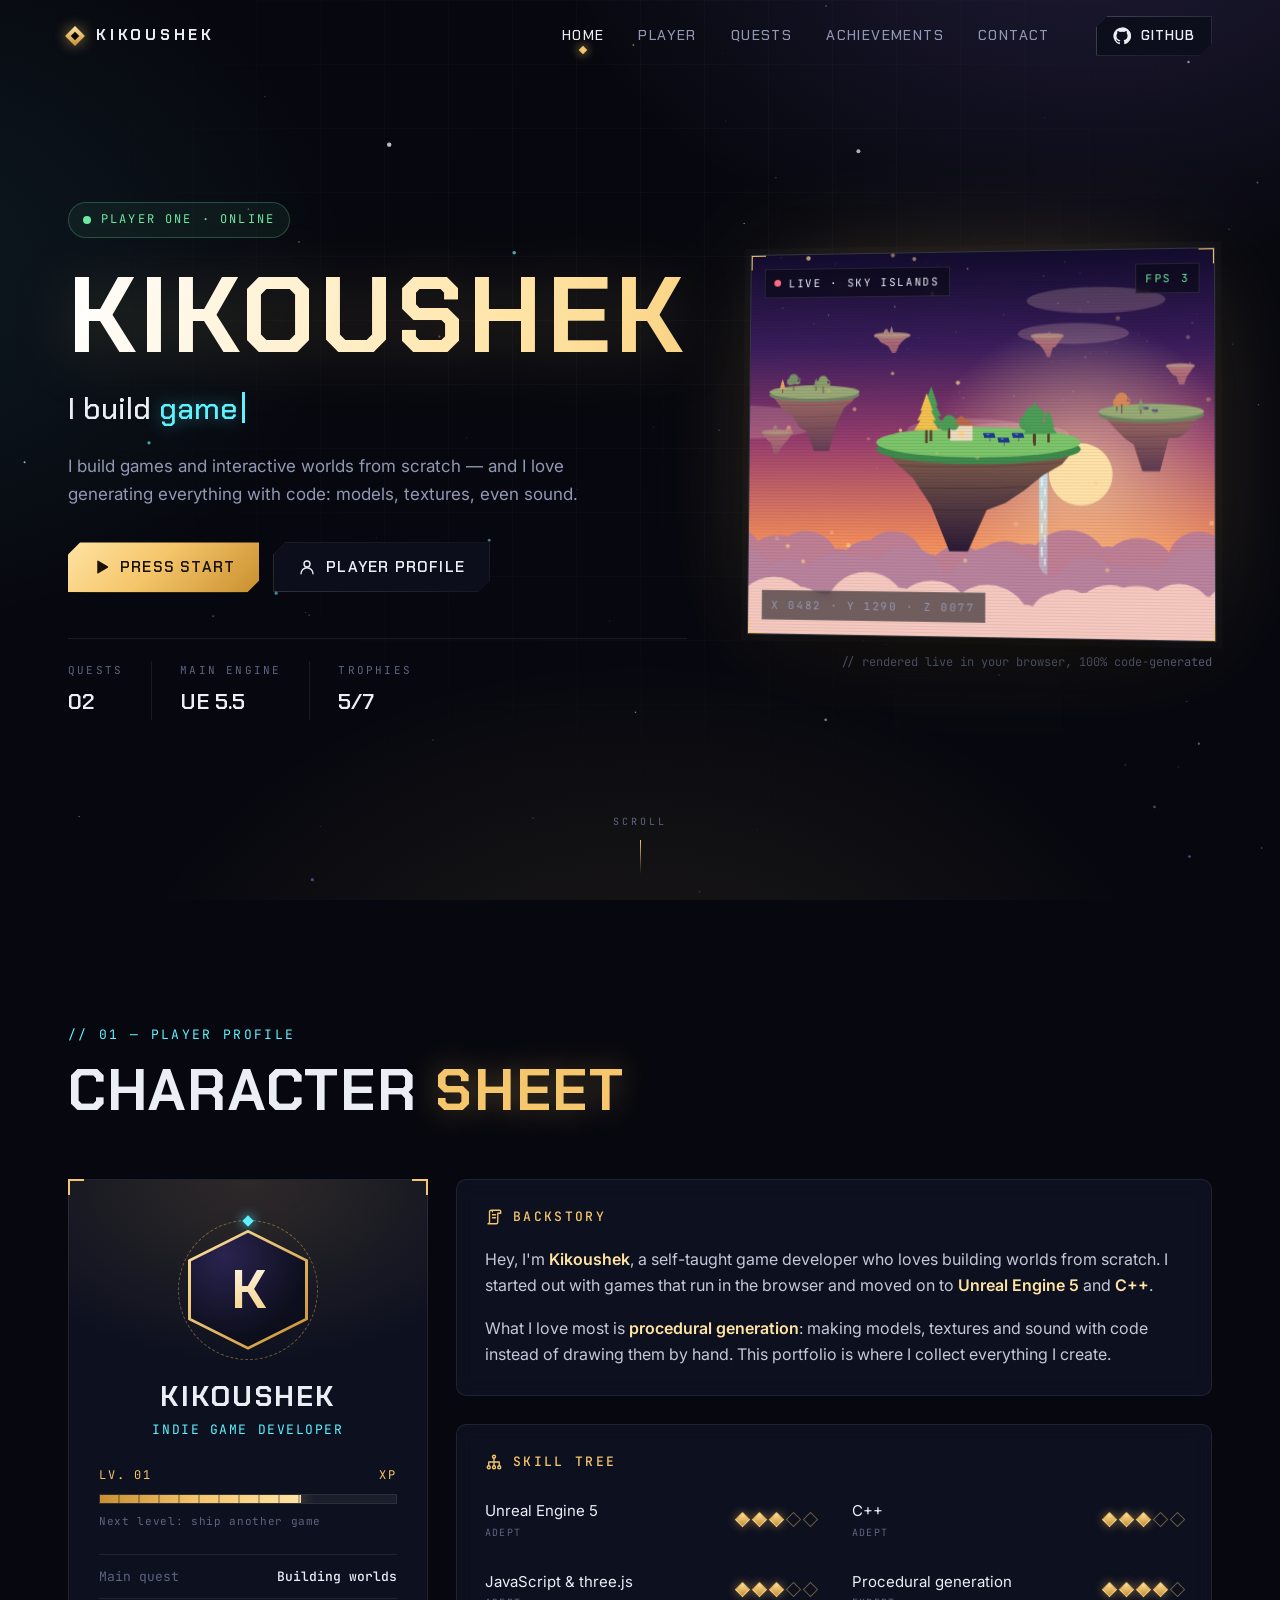
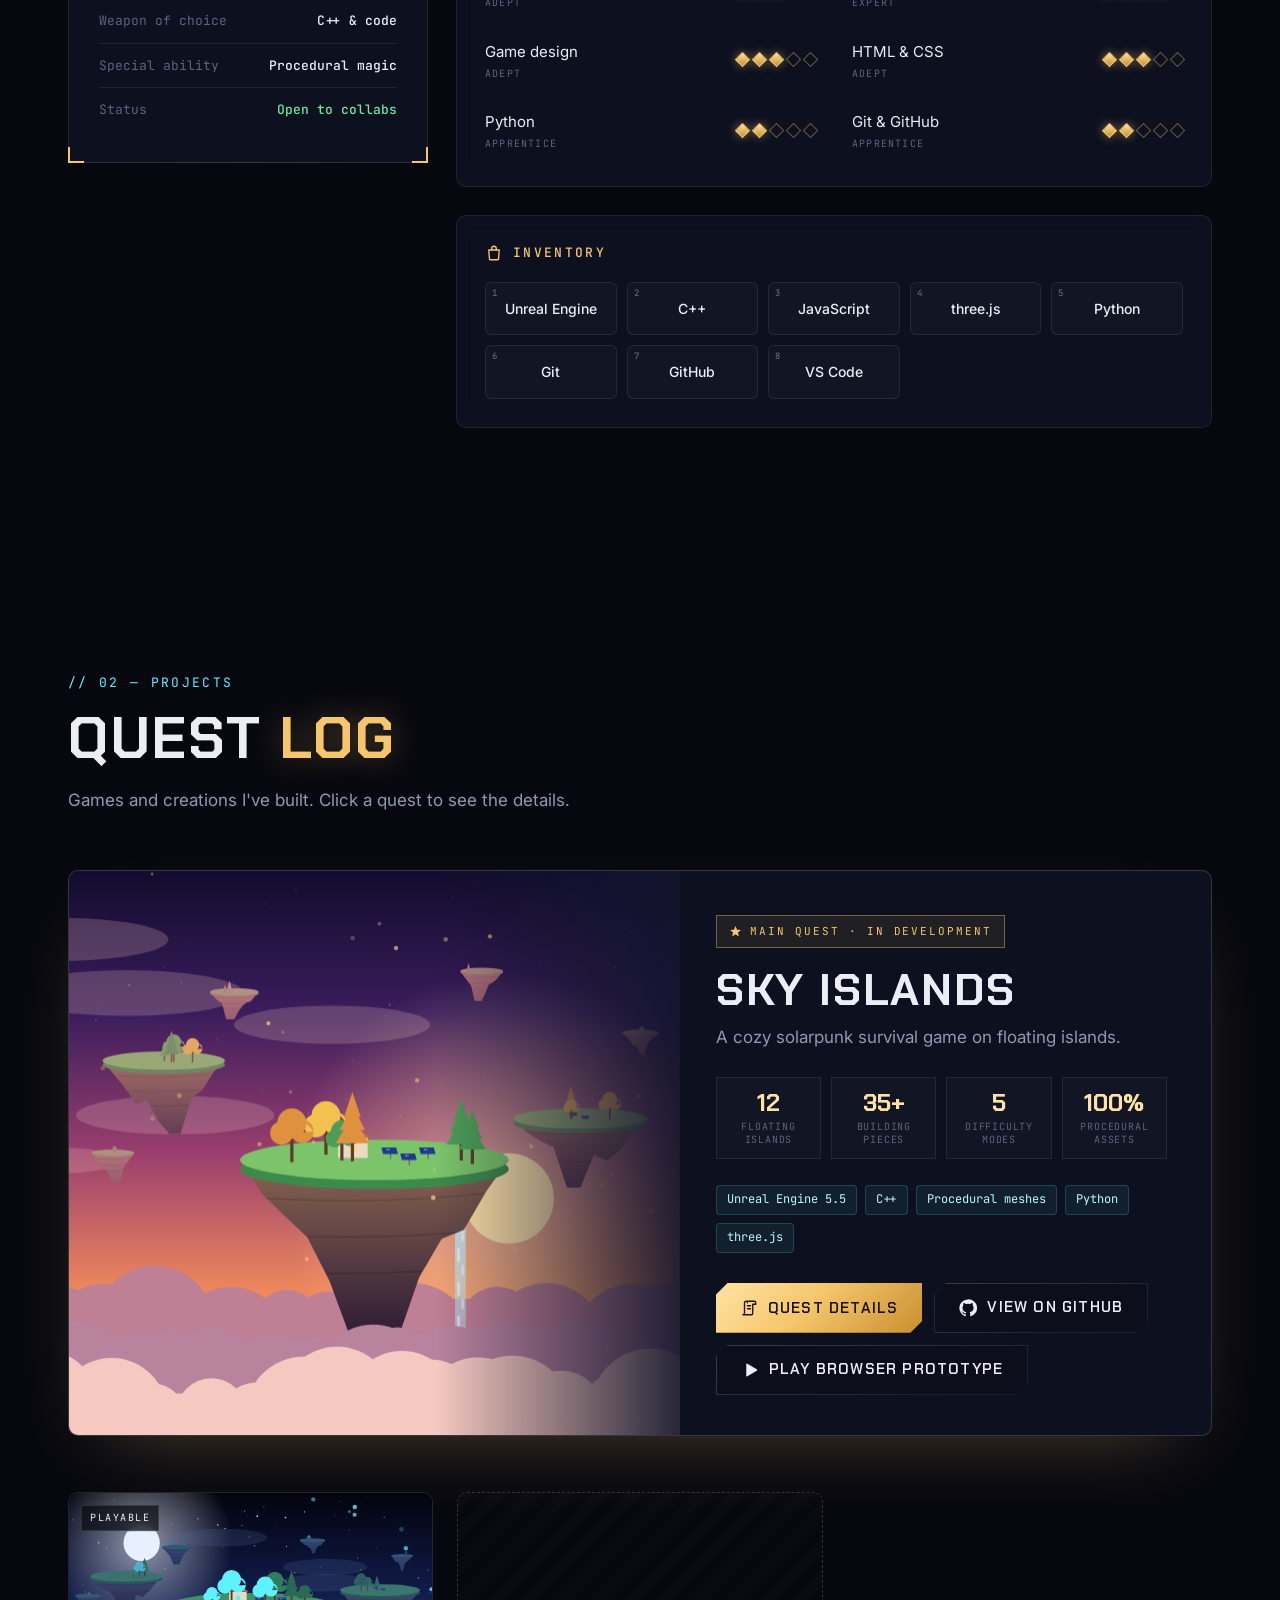
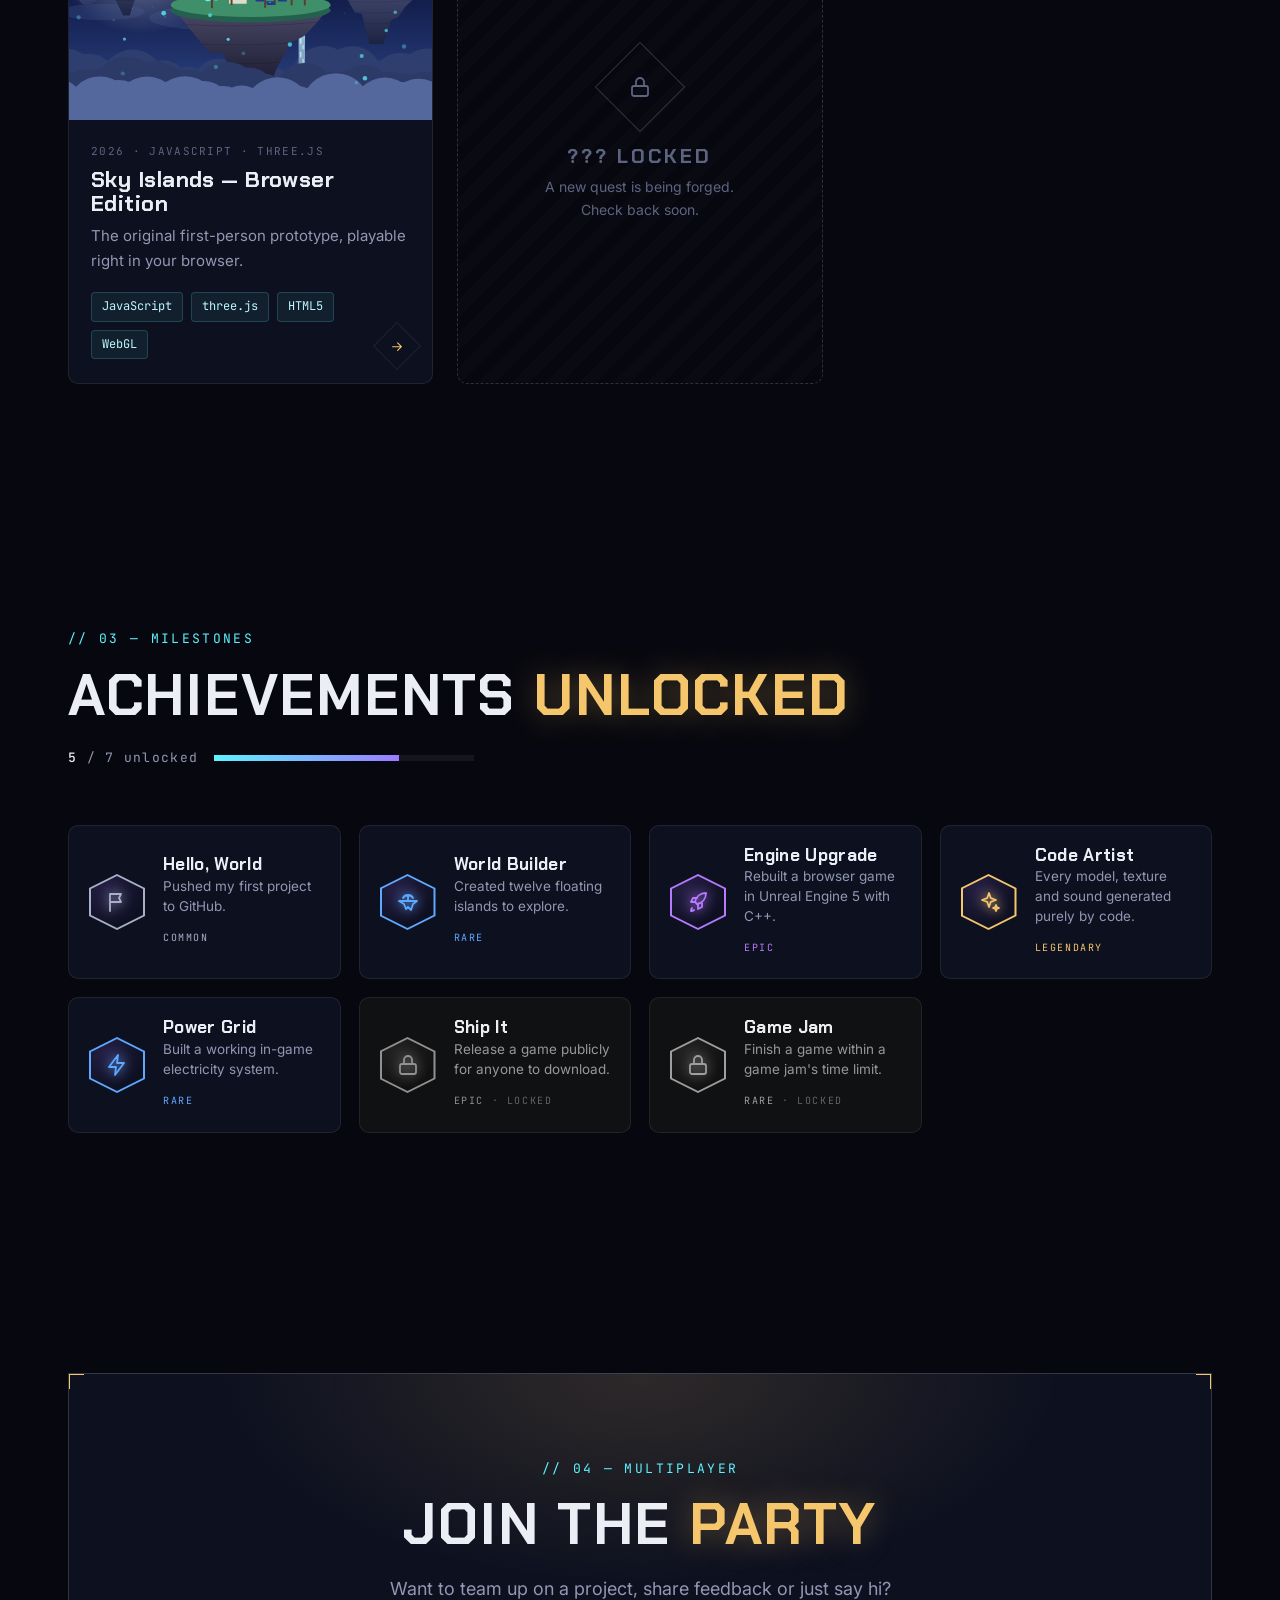
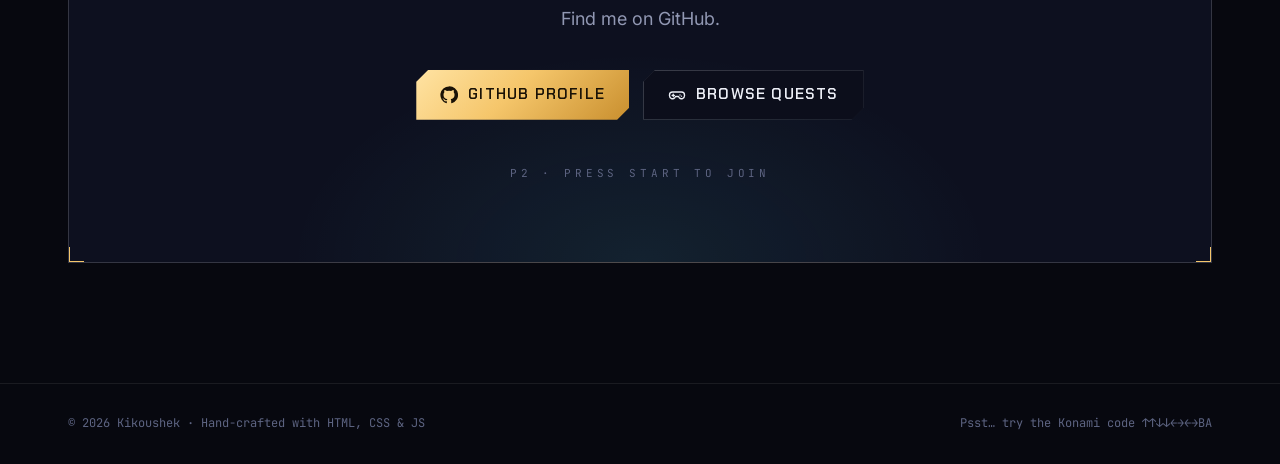
==== index.html @ 30c54588 "#1 - Herní portfolio Co-Authored-By: Claude Opus 5.5 <noreply@anthropic.com>" ====
<!doctype html>
<html lang="en">
<head>
  <meta charset="utf-8" />
  <meta name="viewport" content="width=device-width, initial-scale=1" />
  <title>Kikoushek — Game Developer</title>
  <meta name="description" content="Portfolio of Kikoushek, an indie game developer building worlds from pure code." />
  <meta name="theme-color" content="#07080f" />
  <script>document.documentElement.classList.add("js");</script>
  <meta property="og:title" content="Kikoushek — Game Developer" />
  <meta property="og:description" content="Games and interactive worlds built from scratch." />
  <link rel="icon" href="data:image/svg+xml,%3Csvg xmlns='http://www.w3.org/2000/svg' viewBox='0 0 32 32'%3E%3Cpath d='M16 2 30 16 16 30 2 16Z' fill='%23f5c66b'/%3E%3Cpath d='M16 8 24 16 16 24 8 16Z' fill='%2307080f'/%3E%3C/svg%3E" />
  <link rel="preconnect" href="https://fonts.googleapis.com" />
  <link rel="preconnect" href="https://fonts.gstatic.com" crossorigin />
  <link href="https://fonts.googleapis.com/css2?family=Chakra+Petch:wght@500;600;700&family=Inter:wght@400;500;600&family=JetBrains+Mono:wght@400;500&display=swap" rel="stylesheet" />
  <link rel="stylesheet" href="css/style.css" />
</head>
<body>
  <!-- Loading screen -->
  <div class="loader" id="loader" aria-hidden="true">
    <div class="loader-logo"><span class="gem"></span>KIKOUSHEK</div>
    <div class="loader-bar"><span></span></div>
    <div class="loader-text mono">Loading world<span class="dots"></span></div>
  </div>

  <canvas id="bg" aria-hidden="true"></canvas>
  <div class="grid-overlay" aria-hidden="true"></div>
  <div class="cursor-glow" aria-hidden="true"></div>

  <!-- Navigation -->
  <header class="nav" id="nav">
    <div class="container nav-inner">
      <a href="#home" class="brand" aria-label="Home"><span class="gem"></span><span>KIKOUSHEK</span></a>
      <nav class="nav-links" id="navLinks">
        <a href="#home" data-section="home">Home</a>
        <a href="#player" data-section="player">Player</a>
        <a href="#quests" data-section="quests">Quests</a>
        <a href="#achievements" data-section="achievements">Achievements</a>
        <a href="#contact" data-section="contact">Contact</a>
      </nav>
      <a class="btn btn-ghost btn-sm nav-cta" id="navGithub" href="#" target="_blank" rel="noopener">
        <span data-icon="github"></span> GitHub
      </a>
      <button class="nav-toggle" id="navToggle" aria-label="Open menu" aria-expanded="false"><span></span><span></span></button>
    </div>
  </header>

  <main>
    <!-- HERO -->
    <section class="hero" id="home">
      <div class="container hero-inner">
        <div class="hero-copy">
          <div class="status-pill mono"><span class="pulse"></span>PLAYER ONE · ONLINE</div>
          <h1 class="hero-title" id="heroName">Kikoushek</h1>
          <p class="hero-sub">I build <span class="type" id="typewriter"></span><span class="caret"></span></p>
          <p class="hero-intro" id="heroIntro"></p>
          <div class="hero-actions">
            <a href="#quests" class="btn btn-primary"><span data-icon="play"></span> Press Start</a>
            <a href="#player" class="btn btn-ghost"><span data-icon="user"></span> Player Profile</a>
          </div>
          <dl class="hero-hud mono" id="heroHud"></dl>
        </div>

        <div class="hero-visual">
          <div class="viewport hud" id="heroViewport">
            <canvas id="heroScene" aria-label="Animated illustration of floating islands above a sea of clouds" role="img"></canvas>
            <div class="vp-label vp-tl mono"><span class="rec"></span>LIVE · SKY ISLANDS</div>
            <div class="vp-label vp-tr mono" id="fps">FPS --</div>
            <div class="vp-label vp-bl mono">X 0482 · Y 1290 · Z 0077</div>
            <div class="vp-scan"></div>
          </div>
          <div class="vp-caption mono">// rendered live in your browser, 100% code-generated</div>
        </div>
      </div>
      <a href="#player" class="scroll-hint mono" aria-label="Scroll down">SCROLL<span></span></a>
    </section>

    <!-- PLAYER -->
    <section class="section" id="player">
      <div class="container">
        <header class="section-head reveal">
          <span class="eyebrow mono">// 01 — Player profile</span>
          <h2>Character <em>Sheet</em></h2>
        </header>

        <div class="player-grid">
          <article class="player-card hud reveal">
            <div class="avatar">
              <div class="avatar-hex"><span id="avatarLetter">K</span></div>
              <div class="avatar-ring"></div>
            </div>
            <h3 class="player-name" id="playerName">Kikoushek</h3>
            <div class="player-class mono" id="playerClass">Indie Game Developer</div>
            <div class="xp">
              <div class="xp-top mono"><span id="playerLevel">LV. 01</span><span>XP</span></div>
              <div class="xp-bar"><span id="xpFill"></span></div>
              <div class="xp-note mono">Next level: ship another game</div>
            </div>
            <ul class="attr-list mono">
              <li><span>Main quest</span><b>Building worlds</b></li>
              <li><span>Weapon of choice</span><b>C++ &amp; code</b></li>
              <li><span>Special ability</span><b>Procedural magic</b></li>
              <li><span>Status</span><b class="ok">Open to collabs</b></li>
            </ul>
          </article>

          <div class="player-side">
            <article class="panel reveal">
              <h3 class="panel-title mono"><span data-icon="scroll"></span> Backstory</h3>
              <p>Hey, I'm <strong>Kikoushek</strong>, a self-taught game developer who loves building worlds from scratch. I started out with games that run in the browser and moved on to <strong>Unreal Engine 5</strong> and <strong>C++</strong>.</p>
              <p>What I love most is <strong>procedural generation</strong>: making models, textures and sound with code instead of drawing them by hand. This portfolio is where I collect everything I create.</p>
            </article>

            <article class="panel reveal">
              <h3 class="panel-title mono"><span data-icon="tree"></span> Skill tree</h3>
              <ul class="skills" id="skills"></ul>
            </article>

            <article class="panel reveal">
              <h3 class="panel-title mono"><span data-icon="bag"></span> Inventory</h3>
              <ul class="inventory" id="inventory"></ul>
            </article>
          </div>
        </div>
      </div>
    </section>

    <!-- QUESTS -->
    <section class="section" id="quests">
      <div class="container">
        <header class="section-head reveal">
          <span class="eyebrow mono">// 02 — Projects</span>
          <h2>Quest <em>Log</em></h2>
          <p class="section-sub">Games and creations I've built. Click a quest to see the details.</p>
        </header>

        <div id="featured"></div>

        <div class="filters reveal" id="filters" role="tablist" aria-label="Filter projects"></div>
        <div class="quest-grid" id="questGrid"></div>
      </div>
    </section>

    <!-- ACHIEVEMENTS -->
    <section class="section" id="achievements">
      <div class="container">
        <header class="section-head reveal">
          <span class="eyebrow mono">// 03 — Milestones</span>
          <h2>Achievements <em>Unlocked</em></h2>
          <div class="ach-progress mono" id="achProgress"></div>
        </header>
        <div class="ach-grid" id="achGrid"></div>
      </div>
    </section>

    <!-- CONTACT -->
    <section class="section" id="contact">
      <div class="container">
        <div class="contact hud reveal">
          <span class="eyebrow mono">// 04 — Multiplayer</span>
          <h2>Join the <em>Party</em></h2>
          <p>Want to team up on a project, share feedback or just say hi? Find me on GitHub.</p>
          <div class="contact-actions" id="contactActions"></div>
          <div class="contact-deco mono" aria-hidden="true">P2 · PRESS START TO JOIN</div>
        </div>
      </div>
    </section>
  </main>

  <footer class="footer">
    <div class="container footer-inner mono">
      <span>© <span id="year"></span> Kikoushek · Hand-crafted with HTML, CSS &amp; JS</span>
      <span class="hint">Psst… try the Konami code ↑↑↓↓←→←→BA</span>
    </div>
  </footer>

  <!-- Project details -->
  <dialog class="modal" id="modal" aria-labelledby="modalTitle">
    <div class="modal-inner" id="modalBody"></div>
  </dialog>

  <div class="toast mono" id="toast" role="status" aria-live="polite"></div>

  <script src="js/data.js"></script>
  <script src="js/scene.js"></script>
  <script src="js/main.js"></script>
</body>
</html>
---- css/style.css ----
/* ==========================================================================
   Kikoushek — Portfolio
   ========================================================================== */

:root {
  --bg: #07080f;
  --bg-2: #0c0e1b;
  --panel: rgba(17, 20, 38, 0.72);
  --panel-solid: #11142a;
  --line: rgba(255, 255, 255, 0.08);
  --line-strong: rgba(255, 255, 255, 0.16);
  --text: #eceef6;
  --muted: #9198b3;
  --dim: #5d6482;
  --gold: #f5c66b;
  --gold-2: #ffe3a3;
  --gold-3: #c98f2e;
  --cyan: #5ef2ff;
  --violet: #9b7bff;
  --green: #6ee7a0;
  --red: #ff6b81;

  --common: #a8b0c8;
  --rare: #5ea8ff;
  --epic: #b77bff;
  --legendary: #f5c66b;

  --font-display: "Chakra Petch", system-ui, sans-serif;
  --font-body: "Inter", system-ui, sans-serif;
  --font-mono: "JetBrains Mono", ui-monospace, monospace;

  --radius: 10px;
  --chamfer: polygon(12px 0, 100% 0, 100% calc(100% - 12px), calc(100% - 12px) 100%, 0 100%, 0 12px);
  --nav-h: 72px;
}

*,
*::before,
*::after { box-sizing: border-box; }

html { scroll-behavior: smooth; -webkit-text-size-adjust: 100%; }

body {
  margin: 0;
  background: var(--bg);
  color: var(--text);
  font-family: var(--font-body);
  font-size: 16px;
  line-height: 1.65;
  overflow-x: hidden;
  -webkit-font-smoothing: antialiased;
}
body::before {
  content: "";
  position: fixed;
  inset: 0;
  z-index: -3;
  background:
    radial-gradient(900px 600px at 85% -10%, rgba(155, 123, 255, 0.16), transparent 60%),
    radial-gradient(800px 600px at -10% 30%, rgba(94, 242, 255, 0.08), transparent 60%),
    radial-gradient(900px 700px at 50% 120%, rgba(245, 198, 107, 0.1), transparent 60%),
    var(--bg);
}

img, canvas { display: block; max-width: 100%; }
[hidden] { display: none !important; }
a { color: inherit; text-decoration: none; }
h1, h2, h3, h4 { font-family: var(--font-display); line-height: 1.1; margin: 0; letter-spacing: 0.01em; }
p { margin: 0 0 1em; }
p:last-child { margin-bottom: 0; }
strong { color: var(--gold-2); font-weight: 600; }
.mono { font-family: var(--font-mono); }
::selection { background: var(--gold); color: var(--bg); }

:focus-visible { outline: 2px solid var(--cyan); outline-offset: 3px; }

.container { width: 100%; max-width: 1200px; margin: 0 auto; padding: 0 28px; }

/* ---------- background layers ---------- */
#bg { position: fixed; inset: 0; width: 100%; height: 100%; z-index: -2; pointer-events: none; }
.grid-overlay {
  position: fixed;
  inset: 0;
  z-index: -1;
  pointer-events: none;
  background-image:
    linear-gradient(rgba(255, 255, 255, 0.025) 1px, transparent 1px),
    linear-gradient(90deg, rgba(255, 255, 255, 0.025) 1px, transparent 1px);
  background-size: 64px 64px;
  mask-image: radial-gradient(ellipse at 50% 30%, #000 20%, transparent 75%);
  -webkit-mask-image: radial-gradient(ellipse at 50% 30%, #000 20%, transparent 75%);
}
.cursor-glow {
  position: fixed;
  left: 0;
  top: 0;
  width: 520px;
  height: 520px;
  margin: -260px 0 0 -260px;
  border-radius: 50%;
  background: radial-gradient(circle, rgba(245, 198, 107, 0.07), transparent 65%);
  pointer-events: none;
  z-index: -1;
  opacity: 0;
  transition: opacity 0.4s;
  will-change: transform;
}
@media (pointer: fine) { body.has-cursor .cursor-glow { opacity: 1; } }

/* ---------- gem logo ---------- */
.gem {
  display: inline-block;
  width: 14px;
  height: 14px;
  transform: rotate(45deg);
  background: linear-gradient(135deg, var(--gold-2), var(--gold-3));
  box-shadow: 0 0 14px rgba(245, 198, 107, 0.6);
  position: relative;
}
.gem::after { content: ""; position: absolute; inset: 4px; background: var(--bg); }

/* ---------- loader ---------- */
.loader {
  position: fixed;
  inset: 0;
  z-index: 100;
  background: var(--bg);
  display: grid;
  place-content: center;
  justify-items: center;
  gap: 18px;
  transition: opacity 0.6s ease, visibility 0.6s;
}
.loader.done { opacity: 0; visibility: hidden; }
.loader-logo {
  font-family: var(--font-display);
  font-weight: 700;
  font-size: 28px;
  letter-spacing: 0.3em;
  display: flex;
  align-items: center;
  gap: 16px;
}
.loader-bar { width: 220px; height: 3px; background: var(--line); overflow: hidden; }
.loader-bar span {
  display: block;
  height: 100%;
  width: 0;
  background: linear-gradient(90deg, var(--gold), var(--cyan));
  animation: load 1s cubic-bezier(0.6, 0.1, 0.2, 1) forwards;
}
.loader-text { font-size: 12px; color: var(--muted); letter-spacing: 0.2em; text-transform: uppercase; }
.dots::after { content: ""; animation: dots 1s steps(4) infinite; }
@keyframes load { to { width: 100%; } }
@keyframes dots { 0% { content: ""; } 25% { content: "."; } 50% { content: ".."; } 75% { content: "..."; } }

/* ---------- buttons ---------- */
.btn {
  --h: 50px;
  display: inline-flex;
  align-items: center;
  justify-content: center;
  gap: 10px;
  height: var(--h);
  padding: 0 24px;
  font-family: var(--font-display);
  font-weight: 600;
  font-size: 15px;
  letter-spacing: 0.08em;
  text-transform: uppercase;
  border: 0;
  cursor: pointer;
  clip-path: var(--chamfer);
  transition: transform 0.2s ease, filter 0.2s ease, background 0.2s ease, color 0.2s ease;
  white-space: nowrap;
}
.btn svg { width: 18px; height: 18px; flex: none; }
.btn-sm { --h: 40px; padding: 0 16px; font-size: 13px; }
.btn-primary {
  color: #1a1206;
  background: linear-gradient(135deg, var(--gold-2), var(--gold) 45%, var(--gold-3));
  box-shadow: 0 10px 30px -10px rgba(245, 198, 107, 0.6);
}
.btn-primary:hover { transform: translateY(-2px); filter: brightness(1.08) drop-shadow(0 0 12px rgba(245, 198, 107, 0.45)); }
.btn-ghost {
  color: var(--text);
  background:
    linear-gradient(var(--bg-2), var(--bg-2)) padding-box,
    linear-gradient(135deg, var(--line-strong), rgba(255, 255, 255, 0.04)) border-box;
  border: 1px solid transparent;
  background-color: rgba(255, 255, 255, 0.03);
}
.btn-ghost:hover { color: var(--gold-2); transform: translateY(-2px); background: rgba(245, 198, 107, 0.1); }

/* ---------- HUD corner brackets ---------- */
.hud {
  --c: var(--gold);
  --s: 16px;
  --w: 2px;
  position: relative;
}
.hud::before {
  content: "";
  position: absolute;
  inset: -1px;
  pointer-events: none;
  z-index: 3;
  background:
    linear-gradient(var(--c), var(--c)) top left / var(--s) var(--w),
    linear-gradient(var(--c), var(--c)) top left / var(--w) var(--s),
    linear-gradient(var(--c), var(--c)) top right / var(--s) var(--w),
    linear-gradient(var(--c), var(--c)) top right / var(--w) var(--s),
    linear-gradient(var(--c), var(--c)) bottom left / var(--s) var(--w),
    linear-gradient(var(--c), var(--c)) bottom left / var(--w) var(--s),
    linear-gradient(var(--c), var(--c)) bottom right / var(--s) var(--w),
    linear-gradient(var(--c), var(--c)) bottom right / var(--w) var(--s);
  background-repeat: no-repeat;
}

/* ---------- nav ---------- */
.nav {
  position: fixed;
  top: 0;
  left: 0;
  right: 0;
  z-index: 50;
  height: var(--nav-h);
  transition: background 0.3s, border-color 0.3s, backdrop-filter 0.3s;
  border-bottom: 1px solid transparent;
}
.nav.scrolled {
  background: rgba(7, 8, 15, 0.72);
  backdrop-filter: blur(14px) saturate(140%);
  -webkit-backdrop-filter: blur(14px) saturate(140%);
  border-bottom-color: var(--line);
}
.nav-inner { height: 100%; display: flex; align-items: center; gap: 32px; }
.brand { display: flex; align-items: center; gap: 14px; font-family: var(--font-display); font-weight: 700; letter-spacing: 0.25em; font-size: 15px; }
.nav-links { display: flex; gap: 6px; margin-left: auto; }
.nav-links a {
  position: relative;
  padding: 8px 14px;
  font-family: var(--font-display);
  font-size: 14px;
  font-weight: 500;
  letter-spacing: 0.1em;
  text-transform: uppercase;
  color: var(--muted);
  transition: color 0.2s;
}
.nav-links a::after {
  content: "";
  position: absolute;
  left: 50%;
  bottom: 2px;
  width: 6px;
  height: 6px;
  background: var(--gold);
  transform: translateX(-50%) rotate(45deg) scale(0);
  transition: transform 0.25s;
  box-shadow: 0 0 10px var(--gold);
}
.nav-links a:hover, .nav-links a.active { color: var(--text); }
.nav-links a.active::after { transform: translateX(-50%) rotate(45deg) scale(1); }
.nav-toggle { display: none; }

/* ---------- hero ---------- */
.hero {
  position: relative;
  min-height: 100vh;
  min-height: 100svh;
  display: flex;
  align-items: center;
  padding: calc(var(--nav-h) + 40px) 0 90px;
}
.hero-inner { display: grid; grid-template-columns: 1.05fr 1fr; gap: 56px; align-items: center; }
.status-pill {
  display: inline-flex;
  align-items: center;
  gap: 10px;
  padding: 7px 14px;
  font-size: 12px;
  letter-spacing: 0.18em;
  color: var(--green);
  border: 1px solid rgba(110, 231, 160, 0.25);
  background: rgba(110, 231, 160, 0.06);
  border-radius: 99px;
  margin-bottom: 28px;
}
.pulse { width: 8px; height: 8px; border-radius: 50%; background: var(--green); box-shadow: 0 0 0 0 rgba(110, 231, 160, 0.6); animation: pulse 2s infinite; }
@keyframes pulse { 70% { box-shadow: 0 0 0 10px rgba(110, 231, 160, 0); } 100% { box-shadow: 0 0 0 0 rgba(110, 231, 160, 0); } }

.hero-title {
  font-size: clamp(3rem, 8.4vw, 6.6rem);
  font-weight: 700;
  letter-spacing: 0.04em;
  text-transform: uppercase;
  line-height: 0.95;
  background: linear-gradient(100deg, #fff 0%, var(--gold-2) 30%, var(--gold) 50%, #fff 60%, var(--gold-2) 80%, var(--gold-3) 100%);
  background-size: 250% 100%;
  -webkit-background-clip: text;
  background-clip: text;
  color: transparent;
  animation: shine 7s linear infinite;
  filter: drop-shadow(0 6px 30px rgba(245, 198, 107, 0.18));
}
@keyframes shine { to { background-position: -250% 0; } }
.hero-sub { font-family: var(--font-display); font-size: clamp(1.3rem, 2.6vw, 1.9rem); font-weight: 500; margin: 18px 0 18px; color: var(--text); }
.type { color: var(--cyan); text-shadow: 0 0 18px rgba(94, 242, 255, 0.45); }
.caret { display: inline-block; width: 3px; height: 1em; margin-left: 4px; vertical-align: -0.12em; background: var(--cyan); animation: blink 1s steps(2) infinite; }
@keyframes blink { 50% { opacity: 0; } }
.hero-intro { max-width: 520px; color: var(--muted); font-size: 17px; margin-bottom: 34px; }
.hero-actions { display: flex; flex-wrap: wrap; gap: 14px; }
.hero-hud { display: flex; gap: 0; margin: 46px 0 0; border-top: 1px solid var(--line); padding-top: 22px; }
.hero-hud div { padding-right: 28px; margin-right: 28px; border-right: 1px solid var(--line); }
.hero-hud div:last-child { border: 0; margin: 0; padding: 0; }
.hero-hud dt { font-size: 11px; letter-spacing: 0.2em; color: var(--dim); text-transform: uppercase; }
.hero-hud dd { margin: 4px 0 0; font-family: var(--font-display); font-weight: 600; font-size: 22px; color: var(--text); }

.hero-visual { position: relative; }
.viewport {
  position: relative;
  aspect-ratio: 4 / 3.3;
  border: 1px solid var(--line-strong);
  background: var(--bg-2);
  box-shadow: 0 40px 80px -30px rgba(0, 0, 0, 0.8), 0 0 0 6px rgba(255, 255, 255, 0.02), 0 0 120px -40px rgba(245, 198, 107, 0.4);
  overflow: hidden;
  transform: perspective(1200px) rotateY(-6deg) rotateX(2deg);
  transition: transform 0.6s cubic-bezier(0.2, 0.8, 0.2, 1);
}
.viewport:hover { transform: perspective(1200px) rotateY(0) rotateX(0); }
.viewport canvas { width: 100%; height: 100%; }
.vp-label {
  position: absolute;
  z-index: 2;
  font-size: 11px;
  letter-spacing: 0.15em;
  padding: 5px 9px;
  background: rgba(7, 8, 15, 0.55);
  backdrop-filter: blur(6px);
  -webkit-backdrop-filter: blur(6px);
  border: 1px solid rgba(255, 255, 255, 0.1);
  color: var(--text);
}
.vp-tl { top: 14px; left: 14px; display: flex; align-items: center; gap: 8px; }
.vp-tr { top: 14px; right: 14px; color: var(--green); }
.vp-bl { bottom: 14px; left: 14px; color: var(--muted); }
.rec { width: 7px; height: 7px; border-radius: 50%; background: var(--red); animation: blink 1.4s steps(2) infinite; }
.vp-scan {
  position: absolute;
  inset: 0;
  pointer-events: none;
  z-index: 1;
  background: repeating-linear-gradient(0deg, rgba(0, 0, 0, 0.12) 0 1px, transparent 1px 3px);
  mix-blend-mode: multiply;
  opacity: 0.5;
}
.vp-caption { margin-top: 16px; font-size: 12px; color: var(--dim); text-align: right; }

.scroll-hint {
  position: absolute;
  left: 50%;
  bottom: 26px;
  transform: translateX(-50%);
  display: flex;
  flex-direction: column;
  align-items: center;
  gap: 10px;
  font-size: 10px;
  letter-spacing: 0.3em;
  color: var(--dim);
}
.scroll-hint span { width: 1px; height: 34px; background: linear-gradient(var(--gold), transparent); animation: drop 2s ease-in-out infinite; transform-origin: top; }
@keyframes drop { 0% { transform: scaleY(0); } 50% { transform: scaleY(1); } 100% { transform: scaleY(1); opacity: 0; } }

/* ---------- sections ---------- */
.section { padding: 120px 0; scroll-margin-top: calc(var(--nav-h) - 20px); }
.hero { scroll-margin-top: 0; }
.section-head { margin-bottom: 56px; }
.eyebrow { display: inline-block; font-size: 13px; letter-spacing: 0.18em; text-transform: uppercase; color: var(--cyan); margin-bottom: 14px; }
.section-head h2, .contact h2 { font-size: clamp(2.2rem, 5vw, 3.6rem); font-weight: 700; text-transform: uppercase; letter-spacing: 0.03em; }
h2 em { font-style: normal; color: var(--gold); text-shadow: 0 0 30px rgba(245, 198, 107, 0.35); }
.section-sub { color: var(--muted); max-width: 560px; margin-top: 16px; font-size: 17px; }

.panel {
  background: var(--panel);
  border: 1px solid var(--line);
  border-radius: var(--radius);
  padding: 28px;
  backdrop-filter: blur(10px);
  -webkit-backdrop-filter: blur(10px);
}
.panel p { color: #c3c8da; }
.panel-title {
  display: flex;
  align-items: center;
  gap: 10px;
  font-size: 13px;
  font-weight: 500;
  letter-spacing: 0.18em;
  text-transform: uppercase;
  color: var(--gold);
  margin-bottom: 20px;
}
.panel-title svg { width: 18px; height: 18px; }

/* ---------- player ---------- */
.player-grid { display: grid; grid-template-columns: 360px 1fr; gap: 28px; align-items: start; }
.player-card {
  padding: 40px 30px 30px;
  text-align: center;
  background:
    radial-gradient(400px 260px at 50% 0%, rgba(245, 198, 107, 0.14), transparent 70%),
    var(--panel);
  border: 1px solid var(--line);
  position: sticky;
  top: calc(var(--nav-h) + 24px);
}
.avatar { position: relative; width: 140px; height: 140px; margin: 0 auto 22px; }
.avatar-hex {
  position: absolute;
  inset: 10px;
  clip-path: polygon(50% 0, 100% 25%, 100% 75%, 50% 100%, 0 75%, 0 25%);
  background: linear-gradient(135deg, var(--gold-2), var(--gold-3));
  display: grid;
  place-items: center;
}
.avatar-hex::before {
  content: "";
  position: absolute;
  inset: 3px;
  clip-path: inherit;
  background: radial-gradient(circle at 30% 20%, #2a2350, #0c0e1b 70%);
}
.avatar-hex span {
  position: relative;
  font-family: var(--font-display);
  font-weight: 700;
  font-size: 54px;
  background: linear-gradient(180deg, #fff, var(--gold));
  -webkit-background-clip: text;
  background-clip: text;
  color: transparent;
}
.avatar-ring {
  position: absolute;
  inset: 0;
  border-radius: 50%;
  border: 1px dashed rgba(245, 198, 107, 0.4);
  animation: spin 24s linear infinite;
}
.avatar-ring::before {
  content: "";
  position: absolute;
  top: -4px;
  left: 50%;
  width: 8px;
  height: 8px;
  margin-left: -4px;
  background: var(--cyan);
  transform: rotate(45deg);
  box-shadow: 0 0 12px var(--cyan);
}
@keyframes spin { to { transform: rotate(360deg); } }
.player-name { font-size: 28px; text-transform: uppercase; letter-spacing: 0.08em; }
.player-class { color: var(--cyan); font-size: 13px; letter-spacing: 0.12em; text-transform: uppercase; margin-top: 6px; }
.xp { margin: 26px 0 24px; text-align: left; }
.xp-top { display: flex; justify-content: space-between; font-size: 12px; letter-spacing: 0.15em; color: var(--gold); margin-bottom: 8px; }
.xp-bar { height: 10px; background: rgba(255, 255, 255, 0.06); border: 1px solid var(--line); position: relative; overflow: hidden; }
.xp-bar span {
  position: absolute;
  inset: 0 auto 0 0;
  width: 0;
  background: linear-gradient(90deg, var(--gold-3), var(--gold), var(--gold-2));
  box-shadow: 0 0 16px rgba(245, 198, 107, 0.6);
  transition: width 1.6s cubic-bezier(0.2, 0.8, 0.2, 1);
}
.xp-bar span::after {
  content: "";
  position: absolute;
  inset: 0;
  background: repeating-linear-gradient(90deg, transparent 0 18px, rgba(0, 0, 0, 0.25) 18px 20px);
}
.xp-note { font-size: 11px; color: var(--dim); margin-top: 8px; letter-spacing: 0.06em; }
.attr-list { list-style: none; margin: 0; padding: 0; text-align: left; font-size: 13px; }
.attr-list li { display: flex; justify-content: space-between; gap: 12px; padding: 11px 0; border-top: 1px solid var(--line); }
.attr-list span { color: var(--dim); }
.attr-list b { font-weight: 500; color: var(--text); text-align: right; }
.attr-list b.ok { color: var(--green); }

.player-side { display: grid; gap: 28px; }

.skills { list-style: none; margin: 0; padding: 0; display: grid; grid-template-columns: 1fr 1fr; gap: 14px 36px; }
.skill { display: flex; align-items: center; justify-content: space-between; gap: 16px; padding: 6px 0; }
.skill-name { font-size: 15px; }
.skill-rank { font-family: var(--font-mono); font-size: 10px; letter-spacing: 0.12em; color: var(--dim); text-transform: uppercase; display: block; margin-top: 1px; }
.pips { display: flex; gap: 6px; flex: none; }
.pip {
  width: 11px;
  height: 11px;
  transform: rotate(45deg) scale(0.4);
  border: 1px solid rgba(245, 198, 107, 0.4);
  opacity: 0;
  transition: transform 0.4s cubic-bezier(0.3, 1.6, 0.5, 1), opacity 0.3s;
}
.pip.on { background: linear-gradient(135deg, var(--gold-2), var(--gold-3)); border-color: transparent; box-shadow: 0 0 10px rgba(245, 198, 107, 0.5); }
.in .pip { transform: rotate(45deg) scale(1); opacity: 1; }

.inventory { list-style: none; margin: 0; padding: 0; display: grid; grid-template-columns: repeat(auto-fill, minmax(118px, 1fr)); gap: 10px; }
.slot {
  position: relative;
  padding: 14px 12px;
  border: 1px solid var(--line);
  background: rgba(255, 255, 255, 0.025);
  border-radius: 6px;
  font-size: 14px;
  font-weight: 500;
  text-align: center;
  transition: border-color 0.2s, background 0.2s, transform 0.2s;
}
.slot::before { content: attr(data-key); position: absolute; top: 3px; left: 6px; font-family: var(--font-mono); font-size: 9px; color: var(--dim); }
.slot:hover { border-color: rgba(245, 198, 107, 0.5); background: rgba(245, 198, 107, 0.06); transform: translateY(-2px); }

/* ---------- featured quest ---------- */
.featured {
  display: grid;
  grid-template-columns: 1.15fr 1fr;
  background: var(--panel);
  border: 1px solid var(--line-strong);
  border-radius: var(--radius);
  overflow: hidden;
  margin-bottom: 56px;
  box-shadow: 0 30px 80px -40px rgba(245, 198, 107, 0.35);
}
.featured-cover { position: relative; min-height: 420px; cursor: pointer; overflow: hidden; }
.featured-cover canvas, .featured-cover img { position: absolute; inset: 0; width: 100%; height: 100%; object-fit: cover; transition: transform 0.8s cubic-bezier(0.2, 0.8, 0.2, 1); }
.featured-cover:hover canvas, .featured-cover:hover img { transform: scale(1.04); }
.featured-cover::after { content: ""; position: absolute; inset: 0; background: linear-gradient(90deg, transparent 60%, rgba(17, 20, 42, 0.9)); pointer-events: none; }
.featured-body { padding: 44px 44px 40px 36px; display: flex; flex-direction: column; }
.badge {
  align-self: flex-start;
  display: inline-flex;
  align-items: center;
  gap: 8px;
  font-family: var(--font-mono);
  font-size: 11px;
  letter-spacing: 0.18em;
  text-transform: uppercase;
  padding: 6px 12px;
  color: var(--gold);
  border: 1px solid rgba(245, 198, 107, 0.4);
  background: rgba(245, 198, 107, 0.08);
}
.badge svg { width: 13px; height: 13px; }
.featured-body h3 { font-size: clamp(2rem, 4vw, 2.8rem); text-transform: uppercase; letter-spacing: 0.04em; margin: 18px 0 8px; }
.featured-body .tagline { color: var(--muted); font-size: 17px; margin-bottom: 26px; }
.stat-row { display: grid; grid-template-columns: repeat(4, 1fr); gap: 10px; margin-bottom: 26px; }
.stat { padding: 12px 10px; border: 1px solid var(--line); background: rgba(255, 255, 255, 0.02); text-align: center; }
.stat b { display: block; font-family: var(--font-display); font-size: 24px; color: var(--gold-2); line-height: 1.1; }
.stat span { font-family: var(--font-mono); font-size: 10px; letter-spacing: 0.08em; text-transform: uppercase; color: var(--dim); line-height: 1.3; display: block; margin-top: 4px; }
.chips { display: flex; flex-wrap: wrap; gap: 8px; list-style: none; margin: 0; padding: 0; }
.chip {
  font-family: var(--font-mono);
  font-size: 12px;
  padding: 4px 10px;
  border-radius: 4px;
  background: rgba(94, 242, 255, 0.07);
  border: 1px solid rgba(94, 242, 255, 0.18);
  color: #bdf8ff;
}
.featured-actions { display: flex; flex-wrap: wrap; gap: 12px; margin-top: auto; padding-top: 30px; }

/* ---------- filters ---------- */
.filters { display: flex; flex-wrap: wrap; gap: 8px; margin-bottom: 28px; }
.filter {
  font-family: var(--font-display);
  font-size: 13px;
  font-weight: 600;
  letter-spacing: 0.1em;
  text-transform: uppercase;
  padding: 9px 16px;
  color: var(--muted);
  background: rgba(255, 255, 255, 0.03);
  border: 1px solid var(--line);
  cursor: pointer;
  clip-path: var(--chamfer);
  transition: color 0.2s, background 0.2s, border-color 0.2s;
}
.filter:hover { color: var(--text); }
.filter[aria-selected="true"] { color: #1a1206; background: var(--gold); border-color: var(--gold); }
.filter .count { opacity: 0.6; margin-left: 6px; }

/* ---------- quest cards ---------- */
.quest-grid { display: grid; grid-template-columns: repeat(auto-fill, minmax(320px, 1fr)); gap: 24px; }
.card {
  --rx: 0deg;
  --ry: 0deg;
  position: relative;
  display: flex;
  flex-direction: column;
  background: var(--panel);
  border: 1px solid var(--line);
  border-radius: var(--radius);
  overflow: hidden;
  cursor: pointer;
  transform: perspective(900px) rotateX(var(--rx)) rotateY(var(--ry));
  transition: transform 0.25s ease-out, border-color 0.3s, box-shadow 0.3s;
  text-align: left;
  color: inherit;
  font: inherit;
  padding: 0;
}
.card:hover { border-color: rgba(245, 198, 107, 0.45); box-shadow: 0 24px 60px -30px rgba(245, 198, 107, 0.45); }
.card-cover { position: relative; aspect-ratio: 16 / 10; overflow: hidden; background: var(--bg-2); }
.card-cover canvas, .card-cover img { position: absolute; inset: 0; width: 100%; height: 100%; object-fit: cover; transition: transform 0.6s cubic-bezier(0.2, 0.8, 0.2, 1); }
.card:hover .card-cover canvas, .card:hover .card-cover img { transform: scale(1.06); }
.card-cover .gen {
  position: absolute;
  inset: 0;
  display: grid;
  place-items: center;
  font-family: var(--font-display);
  font-size: 72px;
  font-weight: 700;
  color: rgba(255, 255, 255, 0.85);
}
.card-status {
  position: absolute;
  top: 12px;
  left: 12px;
  z-index: 2;
  font-family: var(--font-mono);
  font-size: 10px;
  letter-spacing: 0.15em;
  text-transform: uppercase;
  padding: 4px 8px;
  background: rgba(7, 8, 15, 0.7);
  border: 1px solid rgba(255, 255, 255, 0.12);
  backdrop-filter: blur(6px);
  -webkit-backdrop-filter: blur(6px);
}
.card-body { padding: 22px 22px 24px; display: flex; flex-direction: column; flex: 1; }
.card-meta { font-family: var(--font-mono); font-size: 11px; letter-spacing: 0.12em; text-transform: uppercase; color: var(--dim); margin-bottom: 8px; }
.card h3 { font-size: 22px; letter-spacing: 0.02em; margin-bottom: 8px; transition: color 0.2s; }
.card:hover h3 { color: var(--gold-2); }
.card p { color: var(--muted); font-size: 15px; margin-bottom: 18px; }
.card .chips { margin-top: auto; }
.card-arrow {
  position: absolute;
  right: 18px;
  bottom: 20px;
  width: 34px;
  height: 34px;
  display: grid;
  place-items: center;
  border: 1px solid var(--line);
  color: var(--gold);
  transform: rotate(45deg);
  transition: background 0.2s, border-color 0.2s;
}
.card-arrow svg { width: 15px; height: 15px; transform: rotate(-45deg); }
.card:hover .card-arrow { background: rgba(245, 198, 107, 0.12); border-color: var(--gold); }
.card .chips { padding-right: 48px; }

.card.locked {
  cursor: default;
  border: 1px dashed var(--line-strong);
  background: repeating-linear-gradient(135deg, rgba(255, 255, 255, 0.015) 0 12px, transparent 12px 24px);
  min-height: 360px;
  align-items: center;
  justify-content: center;
  text-align: center;
  padding: 30px;
}
.card.locked:hover { box-shadow: none; border-color: rgba(245, 198, 107, 0.35); }
.lock-icon {
  width: 64px;
  height: 64px;
  display: grid;
  place-items: center;
  border: 1px solid var(--line-strong);
  transform: rotate(45deg);
  margin-bottom: 26px;
  color: var(--dim);
}
.lock-icon svg { width: 24px; height: 24px; transform: rotate(-45deg); }
.card.locked h3 { color: var(--dim); font-size: 20px; letter-spacing: 0.15em; }
.card.locked p { margin: 0; font-size: 14px; color: var(--dim); }

.card.hide { display: none; }

/* ---------- achievements ---------- */
.ach-progress { margin-top: 20px; display: flex; align-items: center; gap: 16px; font-size: 13px; color: var(--muted); letter-spacing: 0.1em; }
.ach-progress .bar { flex: 0 1 260px; height: 6px; background: rgba(255, 255, 255, 0.06); overflow: hidden; }
.ach-progress .bar span { display: block; height: 100%; width: 0; background: linear-gradient(90deg, var(--cyan), var(--violet)); transition: width 1.4s cubic-bezier(0.2, 0.8, 0.2, 1); }
.ach-progress b { color: var(--text); font-weight: 500; }
.ach-progress > span { white-space: nowrap; }

.ach-grid { display: grid; grid-template-columns: repeat(auto-fill, minmax(260px, 1fr)); gap: 18px; }
.ach {
  --r: var(--common);
  display: flex;
  gap: 18px;
  align-items: center;
  padding: 20px;
  background: var(--panel);
  border: 1px solid var(--line);
  border-radius: var(--radius);
  position: relative;
  overflow: hidden;
  transition: transform 0.25s, border-color 0.25s;
}
.ach::after {
  content: "";
  position: absolute;
  inset: 0;
  background: linear-gradient(115deg, transparent 30%, rgba(255, 255, 255, 0.07) 50%, transparent 70%);
  transform: translateX(-100%);
  transition: transform 0.8s;
}
.ach:hover { transform: translateY(-3px); border-color: color-mix(in srgb, var(--r) 50%, transparent); }
.ach:hover::after { transform: translateX(100%); }
.ach.rare { --r: var(--rare); }
.ach.epic { --r: var(--epic); }
.ach.legendary { --r: var(--legendary); }
.ach-icon {
  flex: none;
  width: 56px;
  height: 56px;
  display: grid;
  place-items: center;
  clip-path: polygon(50% 0, 100% 25%, 100% 75%, 50% 100%, 0 75%, 0 25%);
  background: var(--r);
  position: relative;
}
.ach-icon::before { content: ""; position: absolute; inset: 2px; clip-path: inherit; background: radial-gradient(circle at 30% 25%, #262046, #0e1022 70%); }
.ach-icon svg { position: relative; width: 24px; height: 24px; color: var(--r); filter: drop-shadow(0 0 6px var(--r)); }
.ach h3 { font-size: 17px; letter-spacing: 0.02em; }
.ach p { font-size: 13.5px; color: var(--muted); margin: 3px 0 6px; line-height: 1.45; }
.rarity { font-family: var(--font-mono); font-size: 10px; letter-spacing: 0.16em; text-transform: uppercase; color: var(--r); }
.ach.locked { filter: grayscale(1); opacity: 0.5; }
.ach.locked .rarity::after { content: " · locked"; color: var(--dim); }

/* ---------- contact ---------- */
.contact {
  text-align: center;
  padding: 80px 32px;
  border: 1px solid var(--line-strong);
  background:
    radial-gradient(600px 300px at 50% 0%, rgba(245, 198, 107, 0.14), transparent 70%),
    radial-gradient(500px 300px at 50% 100%, rgba(94, 242, 255, 0.08), transparent 70%),
    var(--panel);
  overflow: hidden;
}
.contact p { color: var(--muted); font-size: 18px; max-width: 520px; margin: 18px auto 36px; }
.contact-actions { display: flex; justify-content: center; flex-wrap: wrap; gap: 14px; }
.contact-deco { margin-top: 44px; font-size: 11px; letter-spacing: 0.35em; color: var(--dim); animation: blink 2.2s steps(2) infinite; }

/* ---------- footer ---------- */
.footer { border-top: 1px solid var(--line); padding: 30px 0; font-size: 12px; color: var(--dim); }
.footer-inner { display: flex; justify-content: space-between; flex-wrap: wrap; gap: 12px; }

/* ---------- modal ---------- */
.modal {
  width: min(880px, calc(100% - 32px));
  max-height: calc(100vh - 48px);
  padding: 0;
  border: 1px solid var(--line-strong);
  border-radius: var(--radius);
  background: var(--panel-solid);
  color: var(--text);
  box-shadow: 0 40px 120px rgba(0, 0, 0, 0.7), 0 0 80px -30px rgba(245, 198, 107, 0.35);
  overflow: hidden;
}
.modal[open] { animation: pop 0.35s cubic-bezier(0.2, 0.9, 0.3, 1.2); }
.modal::backdrop { background: rgba(3, 4, 10, 0.75); backdrop-filter: blur(6px); -webkit-backdrop-filter: blur(6px); }
@keyframes pop { from { opacity: 0; transform: translateY(20px) scale(0.97); } }
.modal-inner { max-height: calc(100vh - 50px); overflow-y: auto; overscroll-behavior: contain; }
.modal-cover { position: relative; aspect-ratio: 21 / 9; background: var(--bg-2); }
.modal-cover canvas, .modal-cover img { width: 100%; height: 100%; object-fit: cover; }
.modal-cover::after { content: ""; position: absolute; inset: 0; background: linear-gradient(transparent 50%, var(--panel-solid)); }
.modal-close {
  position: absolute;
  top: 14px;
  right: 14px;
  z-index: 3;
  width: 40px;
  height: 40px;
  display: grid;
  place-items: center;
  background: rgba(7, 8, 15, 0.7);
  border: 1px solid var(--line-strong);
  color: var(--text);
  cursor: pointer;
  border-radius: 50%;
  transition: background 0.2s, transform 0.2s;
}
.modal-close:hover { background: var(--gold); color: #1a1206; transform: rotate(90deg); }
.modal-close svg { width: 18px; height: 18px; }
.modal-content { padding: 6px 40px 40px; position: relative; }
.modal-content h2 { font-size: clamp(1.8rem, 4vw, 2.6rem); text-transform: uppercase; letter-spacing: 0.04em; margin: 10px 0 6px; }
.modal-meta { display: flex; flex-wrap: wrap; gap: 8px 22px; font-family: var(--font-mono); font-size: 12px; letter-spacing: 0.08em; color: var(--muted); margin-bottom: 24px; }
.modal-meta b { color: var(--gold); font-weight: 500; }
.modal-content > p { color: #c3c8da; }
.modal-content h4 { font-family: var(--font-mono); font-size: 12px; font-weight: 500; letter-spacing: 0.18em; text-transform: uppercase; color: var(--gold); margin: 30px 0 14px; }
.features { list-style: none; margin: 0; padding: 0; display: grid; grid-template-columns: 1fr 1fr; gap: 10px 26px; }
.features li { position: relative; padding-left: 22px; color: #c3c8da; font-size: 15px; }
.features li::before { content: ""; position: absolute; left: 2px; top: 0.6em; width: 7px; height: 7px; background: var(--cyan); transform: rotate(45deg); box-shadow: 0 0 8px var(--cyan); }
.modal-actions { display: flex; flex-wrap: wrap; gap: 12px; margin-top: 34px; }
.modal .stat-row { margin: 26px 0 0; }

/* ---------- toast ---------- */
.toast {
  position: fixed;
  left: 50%;
  bottom: 28px;
  z-index: 90;
  transform: translate(-50%, calc(100% + 60px));
  visibility: hidden;
  padding: 14px 22px;
  font-size: 13px;
  letter-spacing: 0.12em;
  background: var(--panel-solid);
  border: 1px solid var(--gold);
  color: var(--gold-2);
  box-shadow: 0 0 40px rgba(245, 198, 107, 0.35);
  transition: transform 0.45s cubic-bezier(0.2, 0.9, 0.3, 1.2), visibility 0.45s;
  max-width: calc(100% - 32px);
  text-align: center;
}
.toast.show { transform: translate(-50%, 0); visibility: visible; }

/* ---------- reveal ---------- */
.js .reveal { opacity: 0; transform: translateY(28px); transition: opacity 0.8s ease, transform 0.8s cubic-bezier(0.2, 0.8, 0.2, 1); }
.js .reveal.in { opacity: 1; transform: none; }
html:not(.js) .loader { display: none; }

/* ---------- icons ---------- */
[data-icon] { display: inline-flex; }
[data-icon] svg { width: 18px; height: 18px; }

/* ---------- responsive ---------- */
@media (max-width: 1020px) {
  .hero-inner { grid-template-columns: 1fr; gap: 56px; }
  .hero { padding-bottom: 110px; }
  .viewport { transform: none; }
  .player-grid { grid-template-columns: 1fr; }
  .player-card { position: relative; top: 0; max-width: 460px; margin: 0 auto; width: 100%; }
  .featured { grid-template-columns: 1fr; }
  .featured-cover { min-height: 0; aspect-ratio: 16 / 9; }
  .featured-cover::after { background: linear-gradient(transparent 60%, rgba(17, 20, 42, 0.9)); }
  .featured-body { padding: 32px; }
}

@media (max-width: 820px) {
  :root { --nav-h: 64px; }
  .nav-toggle {
    display: grid;
    gap: 6px;
    place-content: center;
    width: 44px;
    height: 44px;
    margin-left: auto;
    background: transparent;
    border: 1px solid var(--line-strong);
    cursor: pointer;
  }
  .nav-toggle span { display: block; width: 18px; height: 2px; background: var(--text); transition: transform 0.25s; }
  .nav-toggle[aria-expanded="true"] span:first-child { transform: translateY(4px) rotate(45deg); }
  .nav-toggle[aria-expanded="true"] span:last-child { transform: translateY(-4px) rotate(-45deg); }
  .nav-cta { display: none; }
  .nav-links {
    position: fixed;
    top: var(--nav-h);
    left: 0;
    right: 0;
    flex-direction: column;
    gap: 0;
    padding: 12px 16px 20px;
    background: rgba(7, 8, 15, 0.96);
    backdrop-filter: blur(14px);
    -webkit-backdrop-filter: blur(14px);
    border-bottom: 1px solid var(--line);
    transform: translateY(-12px);
    opacity: 0;
    visibility: hidden;
    transition: transform 0.25s, opacity 0.25s, visibility 0.25s;
  }
  .nav-links.open { transform: none; opacity: 1; visibility: visible; }
  .nav-links a { padding: 14px 8px; border-bottom: 1px solid var(--line); font-size: 15px; }
  .nav-links a::after { left: auto; right: 10px; top: 50%; bottom: auto; transform: translateY(-50%) rotate(45deg) scale(0); }
  .nav-links a.active::after { transform: translateY(-50%) rotate(45deg) scale(1); }
  .section { padding: 90px 0; }
  .skills { grid-template-columns: 1fr; }
  .features { grid-template-columns: 1fr; }
  .stat-row { grid-template-columns: repeat(2, 1fr); }
}

@media (max-width: 560px) {
  .container { padding: 0 16px; }
  .hero-hud { flex-wrap: wrap; gap: 16px 0; }
  .hero-hud div { padding-right: 18px; margin-right: 18px; }
  .hero-actions .btn { flex: 1 1 100%; }
  .panel { padding: 22px 18px; }
  .featured-body { padding: 26px 20px; }
  .featured-actions .btn, .modal-actions .btn { flex: 1 1 100%; }
  .quest-grid { grid-template-columns: 1fr; }
  .ach-grid { grid-template-columns: 1fr; }
  .modal-content { padding: 6px 20px 28px; }
  .modal-cover { aspect-ratio: 16 / 9; }
  .contact { padding: 56px 18px; }
  .vp-bl { display: none; }
  .footer-inner { flex-direction: column; }
}

@media (prefers-reduced-motion: reduce) {
  *, *::before, *::after { animation-duration: 0.001ms !important; animation-iteration-count: 1 !important; transition-duration: 0.001ms !important; scroll-behavior: auto !important; }
  .reveal { opacity: 1; transform: none; }
}
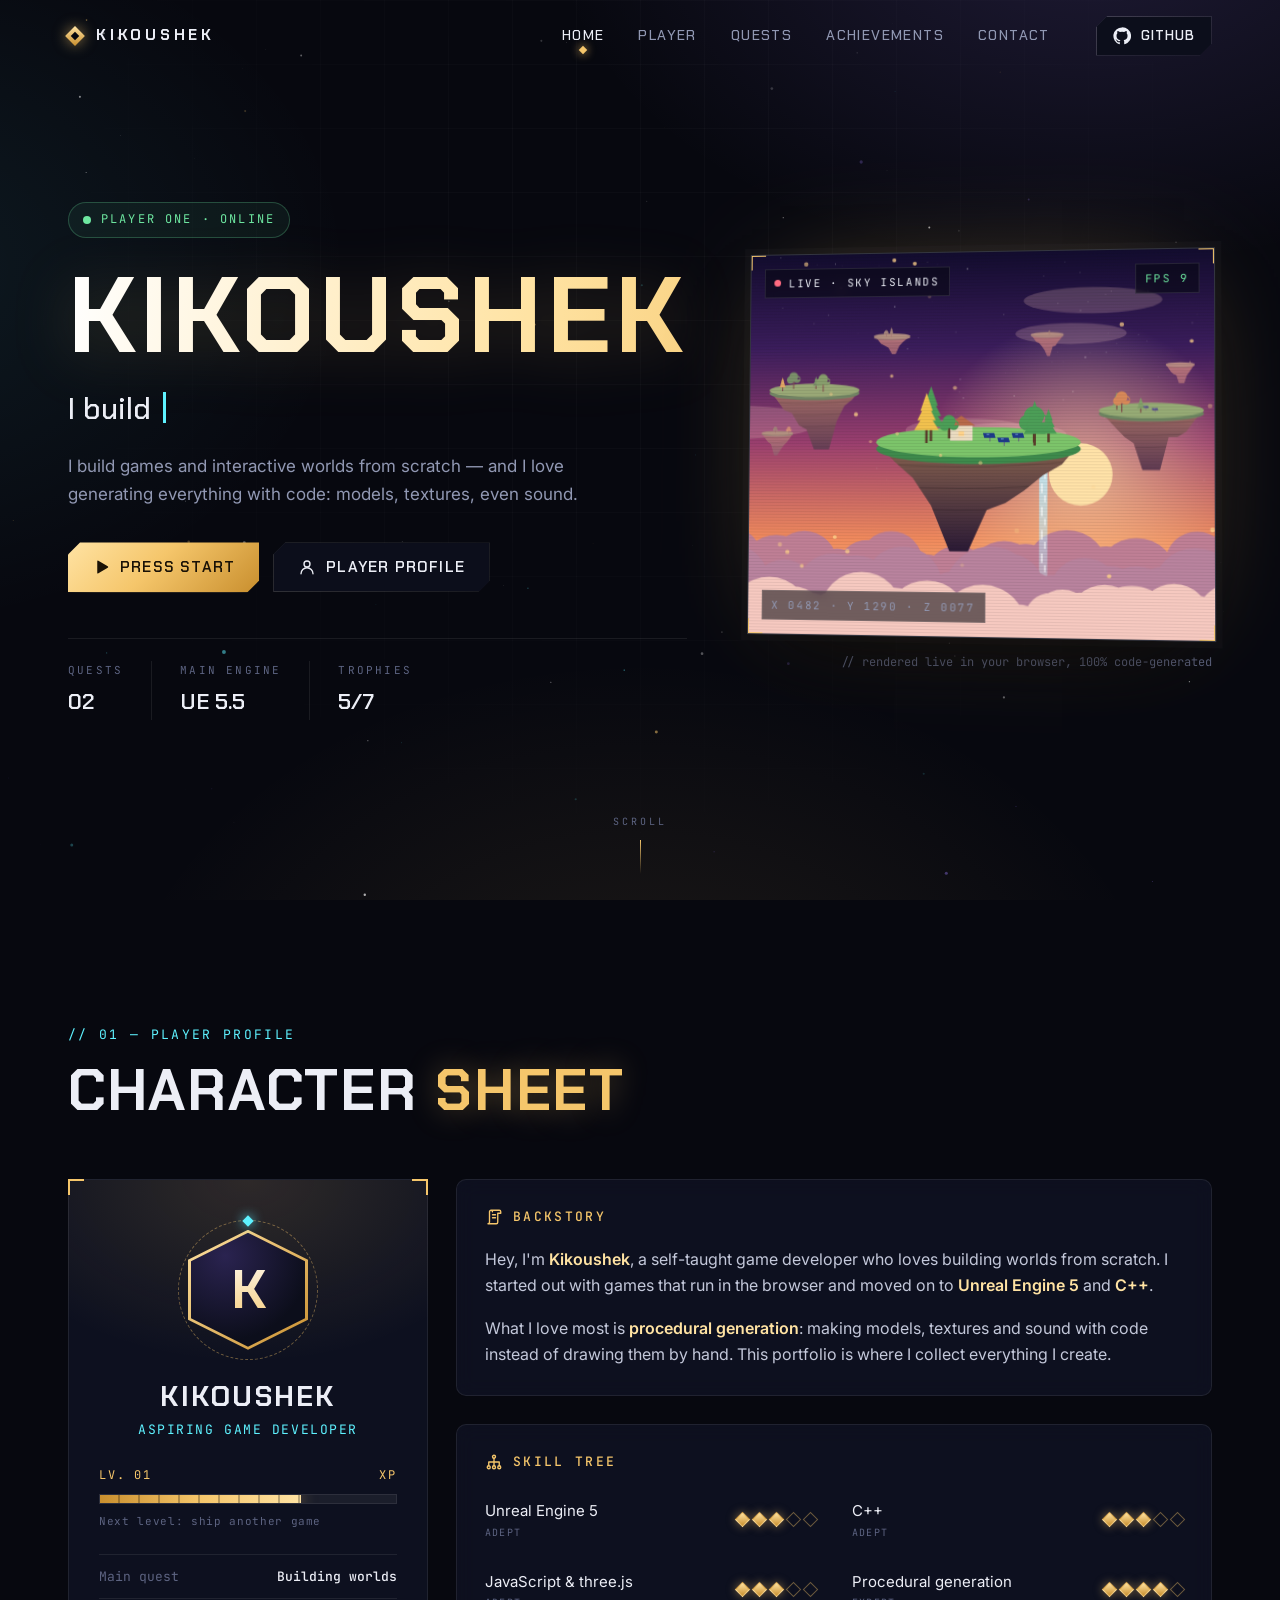
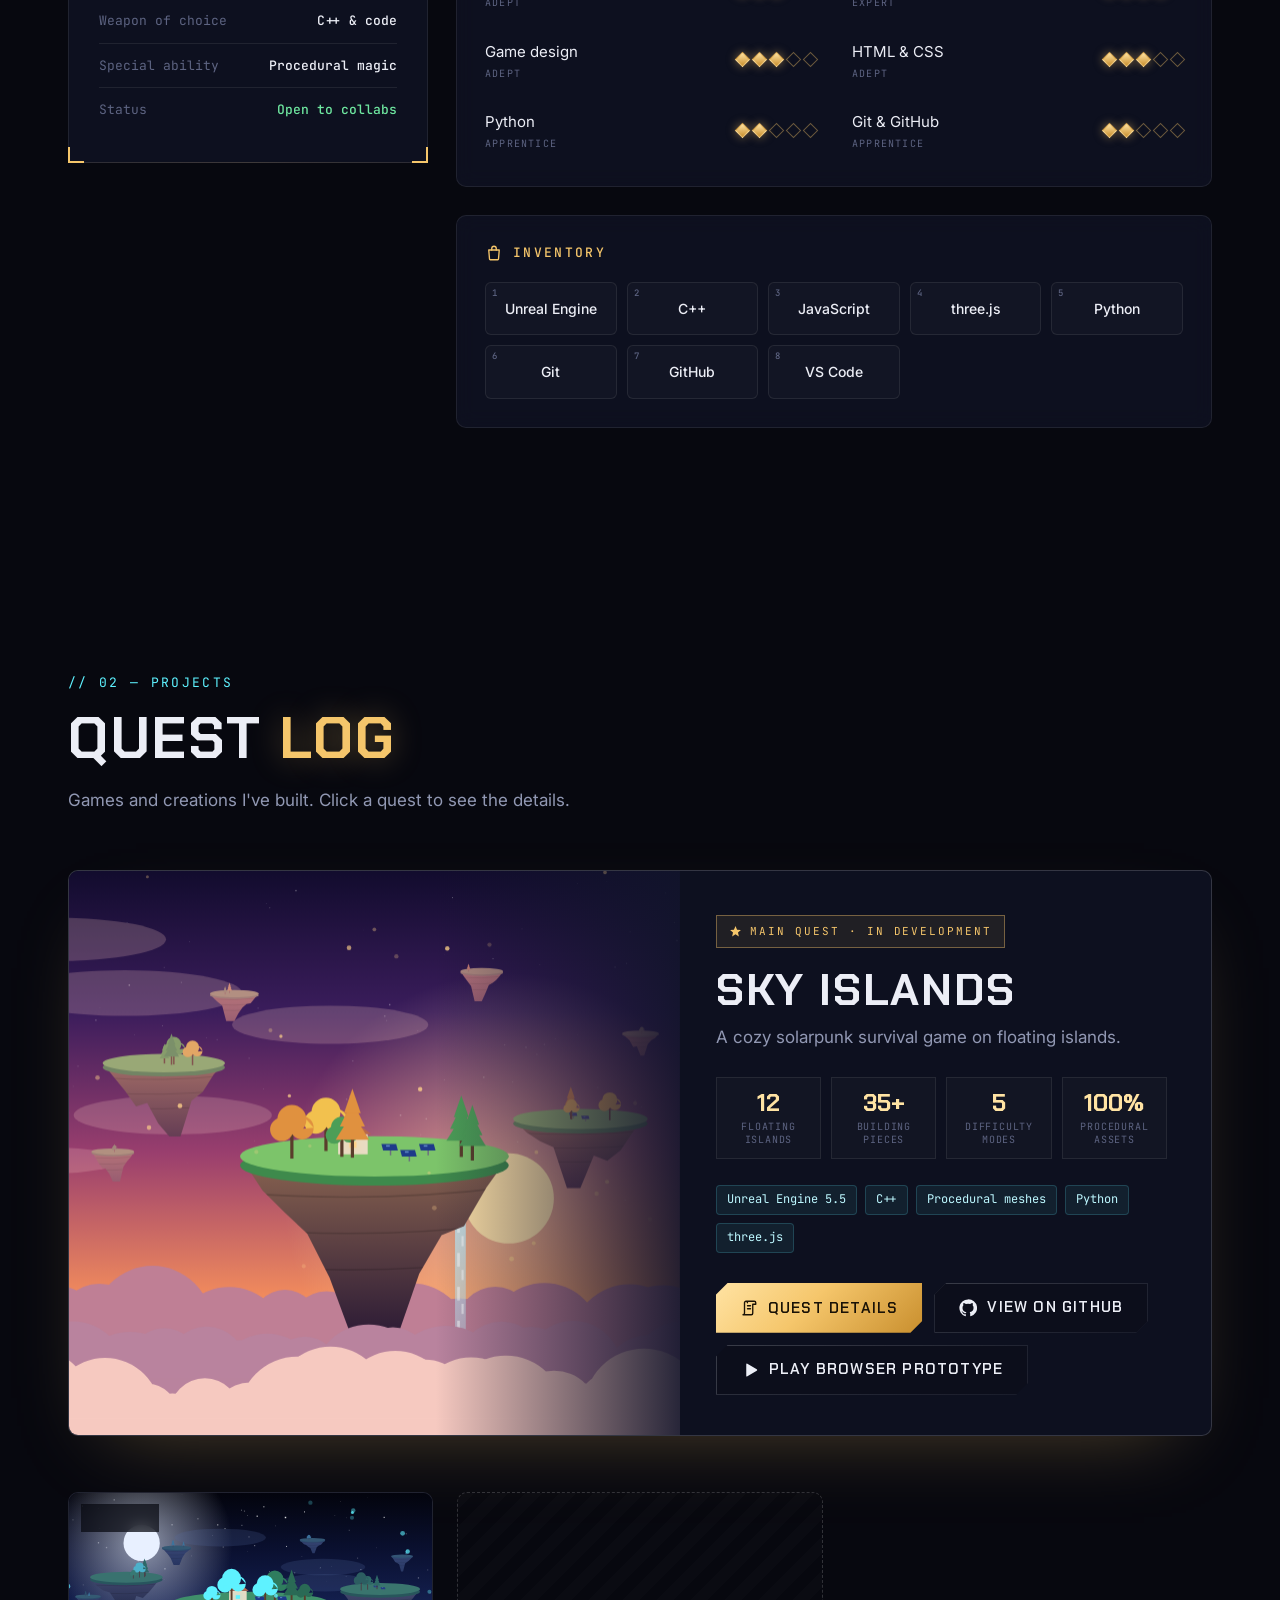
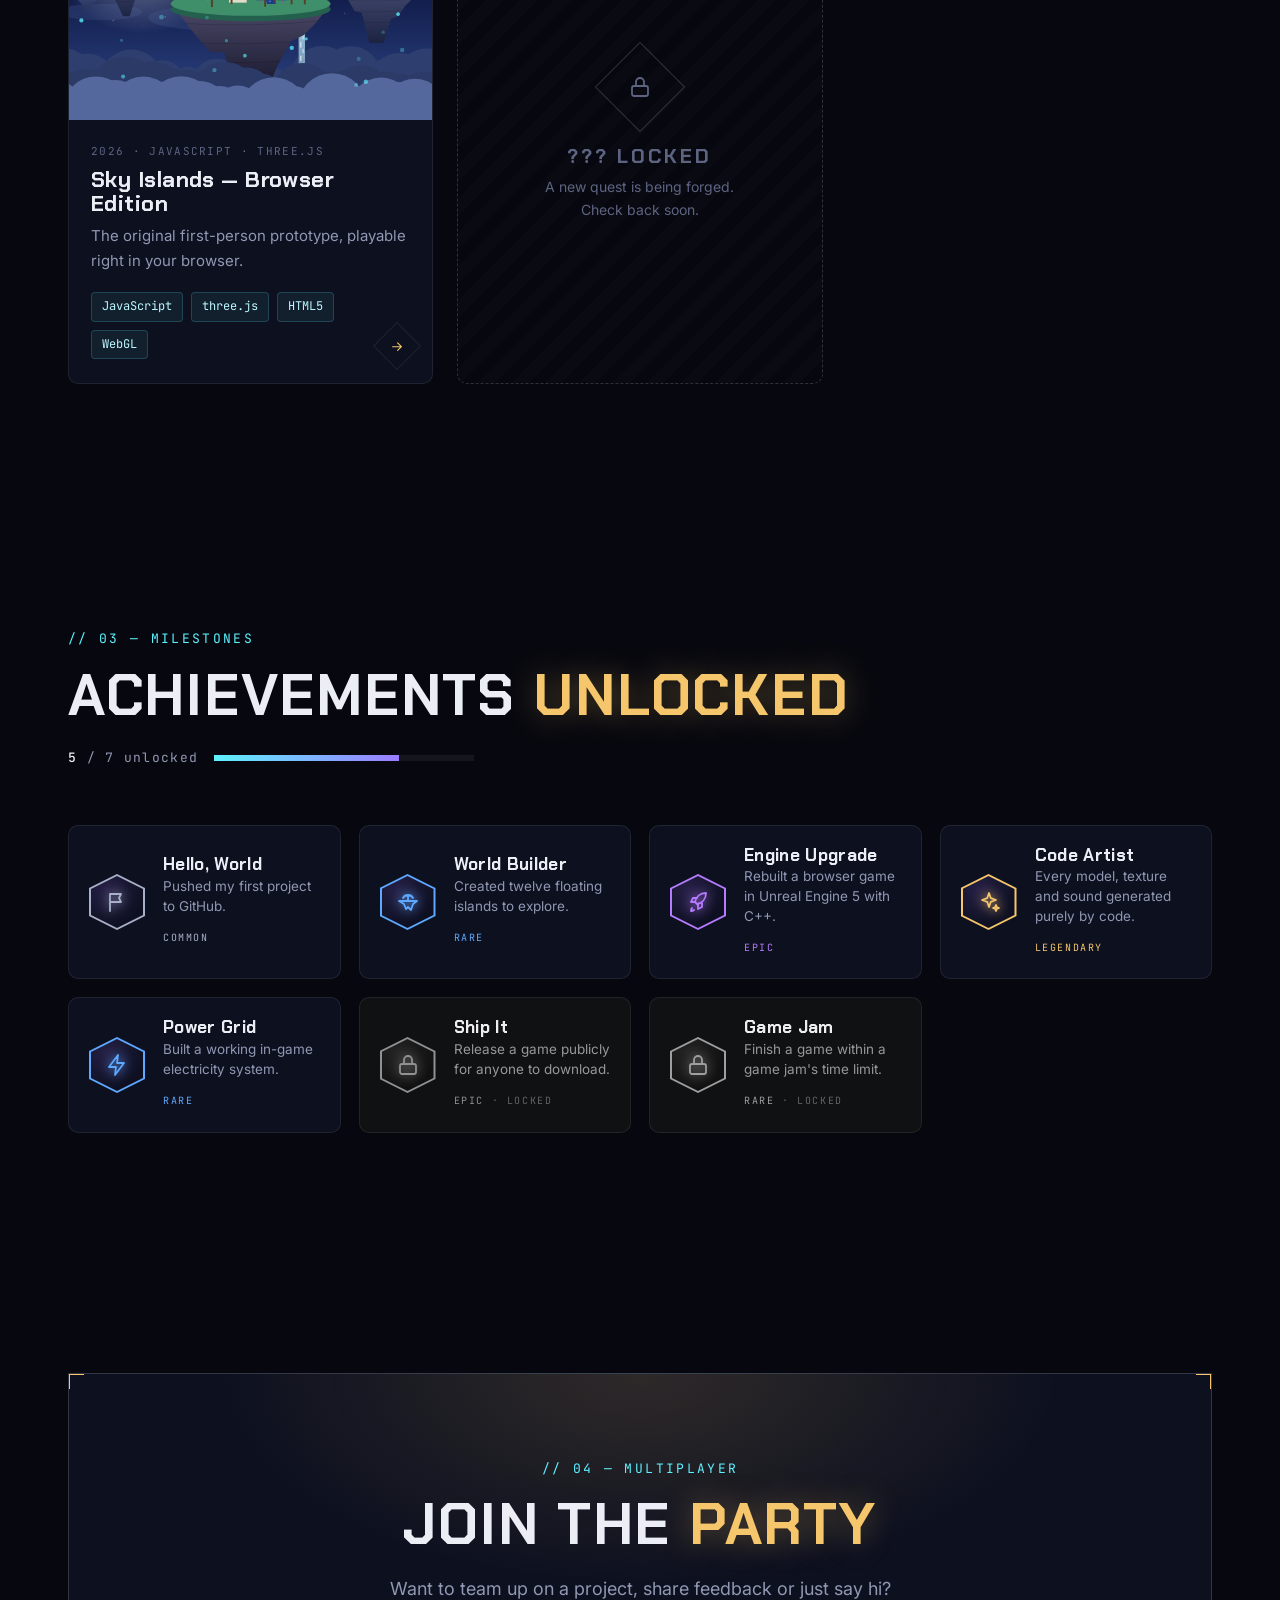
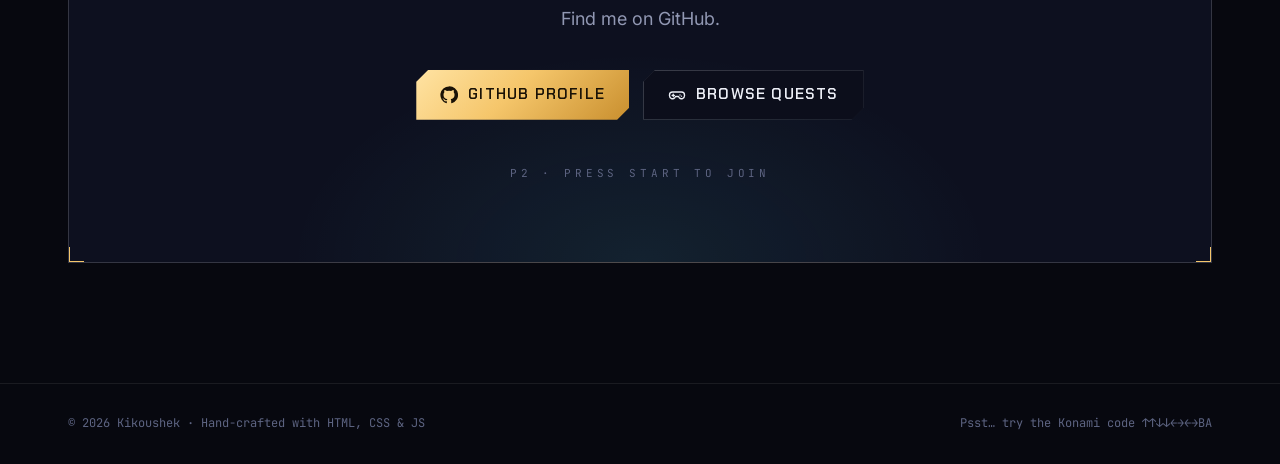
==== commit 2b607f02: "#2 - Popisek Aspiring Game Developer Co-Authored-By: Claude Opus 5.5 <noreply@anthropic.com>" ====
--- a/index.html
+++ b/index.html
@@ -3,11 +3,11 @@
 <head>
   <meta charset="utf-8" />
   <meta name="viewport" content="width=device-width, initial-scale=1" />
-  <title>Kikoushek — Game Developer</title>
-  <meta name="description" content="Portfolio of Kikoushek, an indie game developer building worlds from pure code." />
+  <title>Kikoushek — Aspiring Game Developer</title>
+  <meta name="description" content="Portfolio of Kikoushek, an aspiring game developer building worlds from pure code." />
   <meta name="theme-color" content="#07080f" />
   <script>document.documentElement.classList.add("js");</script>
-  <meta property="og:title" content="Kikoushek — Game Developer" />
+  <meta property="og:title" content="Kikoushek — Aspiring Game Developer" />
   <meta property="og:description" content="Games and interactive worlds built from scratch." />
   <link rel="icon" href="data:image/svg+xml,%3Csvg xmlns='http://www.w3.org/2000/svg' viewBox='0 0 32 32'%3E%3Cpath d='M16 2 30 16 16 30 2 16Z' fill='%23f5c66b'/%3E%3Cpath d='M16 8 24 16 16 24 8 16Z' fill='%2307080f'/%3E%3C/svg%3E" />
   <link rel="preconnect" href="https://fonts.googleapis.com" />
@@ -90,7 +90,7 @@
               <div class="avatar-ring"></div>
             </div>
             <h3 class="player-name" id="playerName">Kikoushek</h3>
-            <div class="player-class mono" id="playerClass">Indie Game Developer</div>
+            <div class="player-class mono" id="playerClass">Aspiring Game Developer</div>
             <div class="xp">
               <div class="xp-top mono"><span id="playerLevel">LV. 01</span><span>XP</span></div>
               <div class="xp-bar"><span id="xpFill"></span></div>
